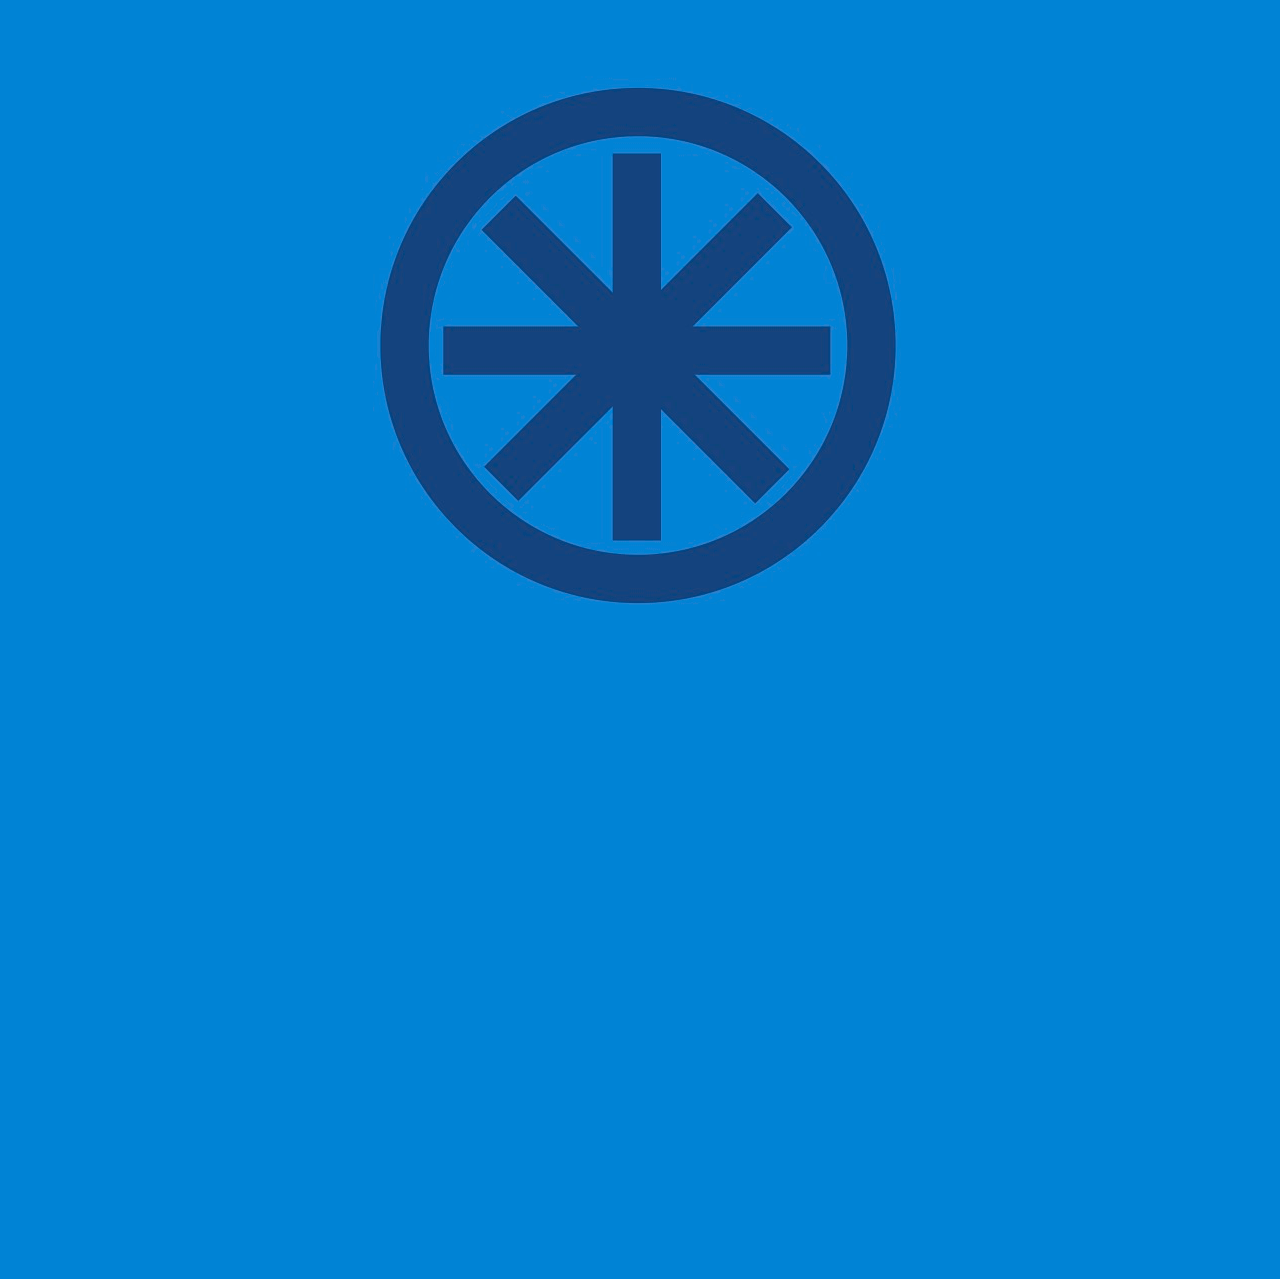
==== studio/real-time/index.html @ f486f95a "initial commit" ====
<!DOCTYPE html>
<title></title>
<body>
    <img id="wheel" src="photo/api_wheel.jpg">
<script>
    
    fetch("https://cors.io/?https://gbfs.citibikenyc.com/gbfs/en/station_status.json")
    .then(function(result){return result.json();})
    .then(function(json){ buildPage(json);})
    
    function buildPage(json) {
    var myStation = json.data.stations.filter(s => s.station_id == 3707).shift();
    console.log(myStation);
    console.log(myStation.num_bikes_available);
    
    if(myStation.num_bikes_available == 0)
    {document.getElementById("wheel").style.WebkitAnimation = "rotation 0s infinite linear";}

    if(myStation.num_bikes_available == 1)
    {document.getElementById("wheel").style.WebkitAnimation = "rotation 117s infinite linear";}

    if(myStation.num_bikes_available == 2)
    {document.getElementById("wheel").style.WebkitAnimation = "rotation 114s infinite linear";}

    if(myStation.num_bikes_available == 3)
    {document.getElementById("wheel").style.WebkitAnimation = "rotation 111s infinite linear";}

    if(myStation.num_bikes_available == 4)
    {document.getElementById("wheel").style.WebkitAnimation = "rotation 108s infinite linear";}

    if(myStation.num_bikes_available == 5)
    {document.getElementById("wheel").style.WebkitAnimation = "rotation 105s infinite linear";}

    if(myStation.num_bikes_available == 6)
    {document.getElementById("wheel").style.WebkitAnimation = "rotation 102s infinite linear";}

    if(myStation.num_bikes_available == 7)
    {document.getElementById("wheel").style.WebkitAnimation = "rotation 99s infinite linear";}

    if(myStation.num_bikes_available == 8)
    {document.getElementById("wheel").style.WebkitAnimation = "rotation 96s infinite linear";}

    if(myStation.num_bikes_available == 9)
    {document.getElementById("wheel").style.WebkitAnimation = "rotation 93s infinite linear";}

    if(myStation.num_bikes_available == 10)
    {document.getElementById("wheel").style.WebkitAnimation = "rotation 90s infinite linear";}

    if(myStation.num_bikes_available == 11)
    {document.getElementById("wheel").style.WebkitAnimation = "rotation 87s infinite linear";}

    if(myStation.num_bikes_available == 12)
    {document.getElementById("wheel").style.WebkitAnimation = "rotation 84s infinite linear";}

    if(myStation.num_bikes_available == 13)
    {document.getElementById("wheel").style.WebkitAnimation = "rotation 81s infinite linear";}

    if(myStation.num_bikes_available == 14)
    {document.getElementById("wheel").style.WebkitAnimation = "rotation 78s infinite linear";}

    if(myStation.num_bikes_available == 15)
    {document.getElementById("wheel").style.WebkitAnimation = "rotation 75s infinite linear";}

    if(myStation.num_bikes_available == 16)
    {document.getElementById("wheel").style.WebkitAnimation = "rotation 72s infinite linear";}

    if(myStation.num_bikes_available == 17)
    {document.getElementById("wheel").style.WebkitAnimation = "rotation 69s infinite linear";}

    if(myStation.num_bikes_available == 18)
    {document.getElementById("wheel").style.WebkitAnimation = "rotation 66s infinite linear";}

    if(myStation.num_bikes_available == 19)
    {document.getElementById("wheel").style.WebkitAnimation = "rotation 63s infinite linear";}

    if(myStation.num_bikes_available == 20)
    {document.getElementById("wheel").style.WebkitAnimation = "rotation 60s infinite linear";}

    if(myStation.num_bikes_available == 21)
    {document.getElementById("wheel").style.WebkitAnimation = "rotation 57s infinite linear";}

    if(myStation.num_bikes_available == 22)
    {document.getElementById("wheel").style.WebkitAnimation = "rotation 54s infinite linear";}

    if(myStation.num_bikes_available == 23)
    {document.getElementById("wheel").style.WebkitAnimation = "rotation 51s infinite linear";}

    if(myStation.num_bikes_available == 24)
    {document.getElementById("wheel").style.WebkitAnimation = "rotation 48s infinite linear";}

    if(myStation.num_bikes_available == 25)
    {document.getElementById("wheel").style.WebkitAnimation = "rotation 45s infinite linear";}

    if(myStation.num_bikes_available == 26)
    {document.getElementById("wheel").style.WebkitAnimation = "rotation 42s infinite linear";}

    if(myStation.num_bikes_available == 27)
    {document.getElementById("wheel").style.WebkitAnimation = "rotation 39s infinite linear";}

    if(myStation.num_bikes_available == 28)
    {document.getElementById("wheel").style.WebkitAnimation = "rotation 36s infinite linear";}

    if(myStation.num_bikes_available == 29)
    {document.getElementById("wheel").style.WebkitAnimation = "rotation 33s infinite linear";}

    if(myStation.num_bikes_available == 30)
    {document.getElementById("wheel").style.WebkitAnimation = "rotation 30s infinite linear";}

    if(myStation.num_bikes_available == 31)
    {document.getElementById("wheel").style.WebkitAnimation = "rotation 27s infinite linear";}

    if(myStation.num_bikes_available == 32)
    {document.getElementById("wheel").style.WebkitAnimation = "rotation 24s infinite linear";}

    if(myStation.num_bikes_available == 33)
    {document.getElementById("wheel").style.WebkitAnimation = "rotation 21s infinite linear";}

    if(myStation.num_bikes_available == 34)
    {document.getElementById("wheel").style.WebkitAnimation = "rotation 18s infinite linear";}

    if(myStation.num_bikes_available == 35)
    {document.getElementById("wheel").style.WebkitAnimation = "rotation 15s infinite linear";}

    if(myStation.num_bikes_available == 36)
    {document.getElementById("wheel").style.WebkitAnimation = "rotation 12s infinite linear";}

    if(myStation.num_bikes_available == 37)
    {document.getElementById("wheel").style.WebkitAnimation = "rotation 9s infinite linear";}

    if(myStation.num_bikes_available == 38)
    {document.getElementById("wheel").style.WebkitAnimation = "rotation 6s infinite linear";}

    if(myStation.num_bikes_available == 39)
    {document.getElementById("wheel").style.WebkitAnimation = "rotation 3s infinite linear";}}
    
    
</script>
<style>
    body {
		position: fixed;
		color: #fff;
		background: #0083D5;
        top: -300px;
        left: -195px;
        }
    #wheel {
		-webkit-animation: rotation 50s infinite linear;
        }
    @-webkit-keyframes rotation {
		from {
            -webkit-transform: rotate(0deg);
		      }
		to {
            -webkit-transform: rotate(359deg);
		  }
        } 
</style>
</body>
</html>
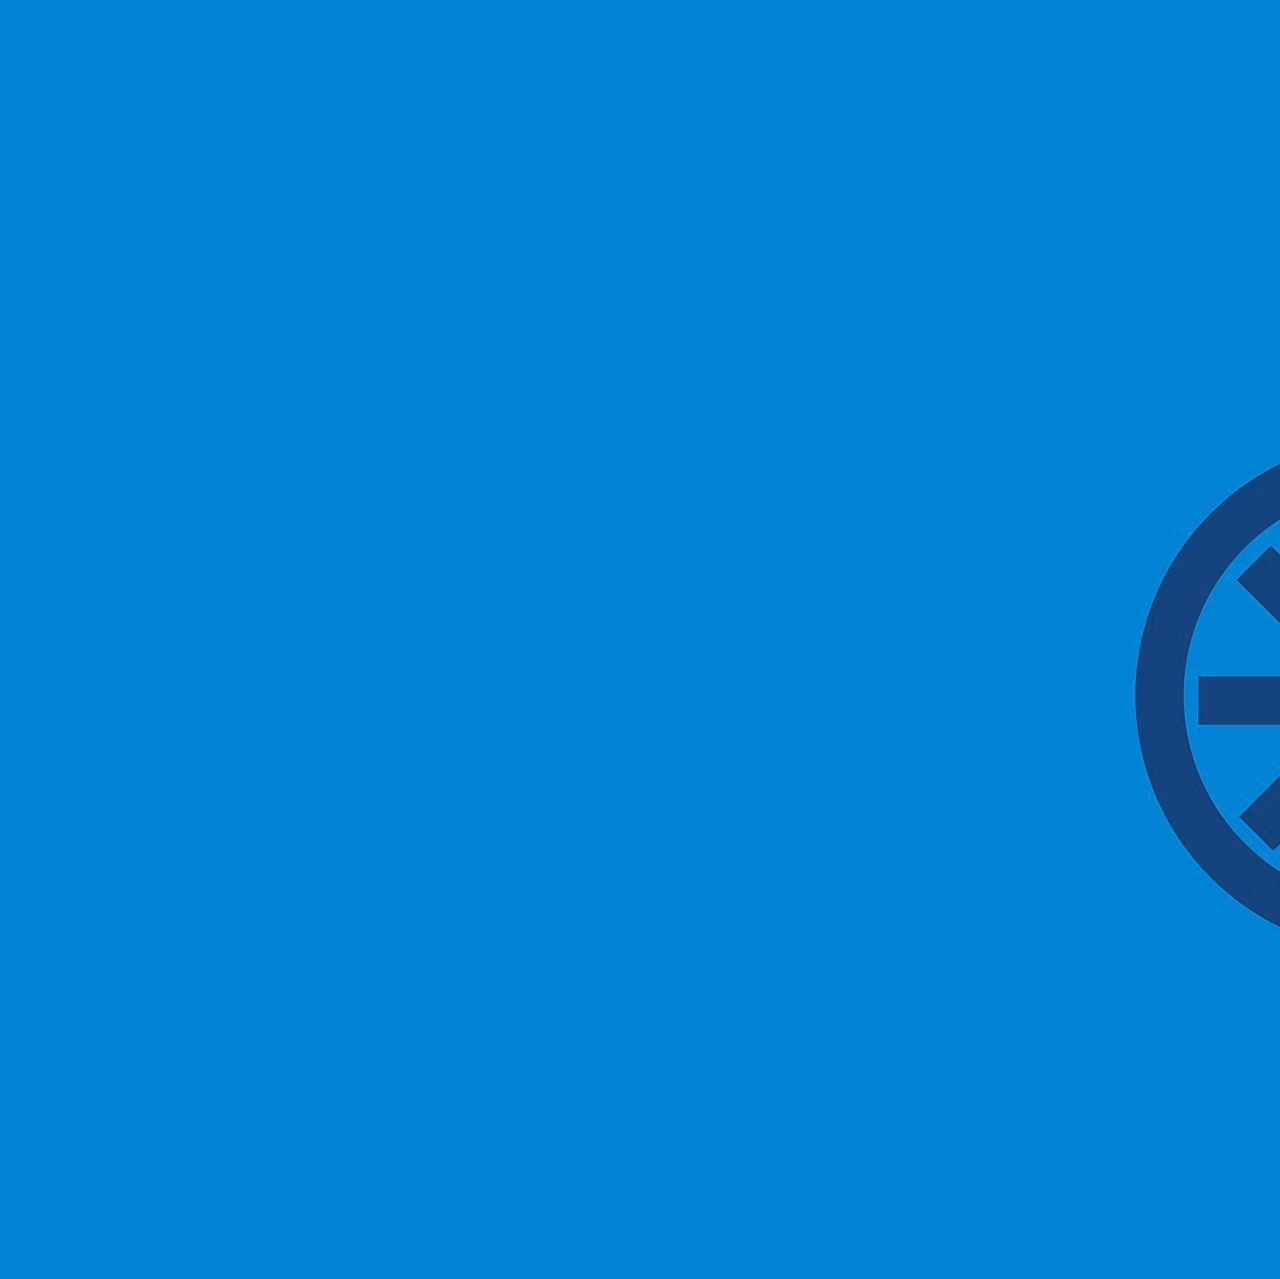
==== commit af0e5253: "initial commit" ====
--- a/studio/real-time/index.html
+++ b/studio/real-time/index.html
@@ -1,5 +1,7 @@
 <!DOCTYPE html>
-<title></title>
+<head>
+    <title>how many bikes?</title>
+</head>
 <body>
     <img id="wheel" src="photo/api_wheel.jpg">
 <script>
@@ -17,121 +19,121 @@
     {document.getElementById("wheel").style.WebkitAnimation = "rotation 0s infinite linear";}
 
     if(myStation.num_bikes_available == 1)
-    {document.getElementById("wheel").style.WebkitAnimation = "rotation 117s infinite linear";}
+    {document.getElementById("wheel").style.WebkitAnimation = "rotation 760s infinite linear";}
 
     if(myStation.num_bikes_available == 2)
-    {document.getElementById("wheel").style.WebkitAnimation = "rotation 114s infinite linear";}
+    {document.getElementById("wheel").style.WebkitAnimation = "rotation 740s infinite linear";}
 
     if(myStation.num_bikes_available == 3)
-    {document.getElementById("wheel").style.WebkitAnimation = "rotation 111s infinite linear";}
+    {document.getElementById("wheel").style.WebkitAnimation = "rotation 720s infinite linear";}
 
     if(myStation.num_bikes_available == 4)
-    {document.getElementById("wheel").style.WebkitAnimation = "rotation 108s infinite linear";}
+    {document.getElementById("wheel").style.WebkitAnimation = "rotation 700s infinite linear";}
 
     if(myStation.num_bikes_available == 5)
-    {document.getElementById("wheel").style.WebkitAnimation = "rotation 105s infinite linear";}
+    {document.getElementById("wheel").style.WebkitAnimation = "rotation 680s infinite linear";}
 
     if(myStation.num_bikes_available == 6)
-    {document.getElementById("wheel").style.WebkitAnimation = "rotation 102s infinite linear";}
+    {document.getElementById("wheel").style.WebkitAnimation = "rotation 660s infinite linear";}
 
     if(myStation.num_bikes_available == 7)
-    {document.getElementById("wheel").style.WebkitAnimation = "rotation 99s infinite linear";}
+    {document.getElementById("wheel").style.WebkitAnimation = "rotation 640s infinite linear";}
 
     if(myStation.num_bikes_available == 8)
-    {document.getElementById("wheel").style.WebkitAnimation = "rotation 96s infinite linear";}
+    {document.getElementById("wheel").style.WebkitAnimation = "rotation 620s infinite linear";}
 
     if(myStation.num_bikes_available == 9)
-    {document.getElementById("wheel").style.WebkitAnimation = "rotation 93s infinite linear";}
+    {document.getElementById("wheel").style.WebkitAnimation = "rotation 600s infinite linear";}
 
     if(myStation.num_bikes_available == 10)
-    {document.getElementById("wheel").style.WebkitAnimation = "rotation 90s infinite linear";}
+    {document.getElementById("wheel").style.WebkitAnimation = "rotation 580s infinite linear";}
 
     if(myStation.num_bikes_available == 11)
-    {document.getElementById("wheel").style.WebkitAnimation = "rotation 87s infinite linear";}
+    {document.getElementById("wheel").style.WebkitAnimation = "rotation 560s infinite linear";}
 
     if(myStation.num_bikes_available == 12)
-    {document.getElementById("wheel").style.WebkitAnimation = "rotation 84s infinite linear";}
+    {document.getElementById("wheel").style.WebkitAnimation = "rotation 540s infinite linear";}
 
     if(myStation.num_bikes_available == 13)
-    {document.getElementById("wheel").style.WebkitAnimation = "rotation 81s infinite linear";}
+    {document.getElementById("wheel").style.WebkitAnimation = "rotation 520s infinite linear";}
 
     if(myStation.num_bikes_available == 14)
-    {document.getElementById("wheel").style.WebkitAnimation = "rotation 78s infinite linear";}
+    {document.getElementById("wheel").style.WebkitAnimation = "rotation 500s infinite linear";}
 
     if(myStation.num_bikes_available == 15)
-    {document.getElementById("wheel").style.WebkitAnimation = "rotation 75s infinite linear";}
+    {document.getElementById("wheel").style.WebkitAnimation = "rotation 480s infinite linear";}
 
     if(myStation.num_bikes_available == 16)
-    {document.getElementById("wheel").style.WebkitAnimation = "rotation 72s infinite linear";}
+    {document.getElementById("wheel").style.WebkitAnimation = "rotation 460s infinite linear";}
 
     if(myStation.num_bikes_available == 17)
-    {document.getElementById("wheel").style.WebkitAnimation = "rotation 69s infinite linear";}
+    {document.getElementById("wheel").style.WebkitAnimation = "rotation 440s infinite linear";}
 
     if(myStation.num_bikes_available == 18)
-    {document.getElementById("wheel").style.WebkitAnimation = "rotation 66s infinite linear";}
+    {document.getElementById("wheel").style.WebkitAnimation = "rotation 420s infinite linear";}
 
     if(myStation.num_bikes_available == 19)
-    {document.getElementById("wheel").style.WebkitAnimation = "rotation 63s infinite linear";}
+    {document.getElementById("wheel").style.WebkitAnimation = "rotation 400s infinite linear";}
 
     if(myStation.num_bikes_available == 20)
+    {document.getElementById("wheel").style.WebkitAnimation = "rotation 380s infinite linear";}
+
+    if(myStation.num_bikes_available == 21)
+    {document.getElementById("wheel").style.WebkitAnimation = "rotation 360s infinite linear";}
+
+    if(myStation.num_bikes_available == 22)
+    {document.getElementById("wheel").style.WebkitAnimation = "rotation 340s infinite linear";}
+
+    if(myStation.num_bikes_available == 23)
+    {document.getElementById("wheel").style.WebkitAnimation = "rotation 320s infinite linear";}
+
+    if(myStation.num_bikes_available == 24)
+    {document.getElementById("wheel").style.WebkitAnimation = "rotation 300s infinite linear";}
+
+    if(myStation.num_bikes_available == 25)
+    {document.getElementById("wheel").style.WebkitAnimation = "rotation 280s infinite linear";}
+
+    if(myStation.num_bikes_available == 26)
+    {document.getElementById("wheel").style.WebkitAnimation = "rotation 260s infinite linear";}
+
+    if(myStation.num_bikes_available == 27)
+    {document.getElementById("wheel").style.WebkitAnimation = "rotation 240s infinite linear";}
+
+    if(myStation.num_bikes_available == 28)
+    {document.getElementById("wheel").style.WebkitAnimation = "rotation 220s infinite linear";}
+
+    if(myStation.num_bikes_available == 29)
+    {document.getElementById("wheel").style.WebkitAnimation = "rotation 200s infinite linear";}
+
+    if(myStation.num_bikes_available == 30)
+    {document.getElementById("wheel").style.WebkitAnimation = "rotation 180s infinite linear";}
+
+    if(myStation.num_bikes_available == 31)
+    {document.getElementById("wheel").style.WebkitAnimation = "rotation 160s infinite linear";}
+
+    if(myStation.num_bikes_available == 32)
+    {document.getElementById("wheel").style.WebkitAnimation = "rotation 140s infinite linear";}
+
+    if(myStation.num_bikes_available == 33)
+    {document.getElementById("wheel").style.WebkitAnimation = "rotation 120s infinite linear";}
+
+    if(myStation.num_bikes_available == 34)
+    {document.getElementById("wheel").style.WebkitAnimation = "rotation 100s infinite linear";}
+
+    if(myStation.num_bikes_available == 35)
+    {document.getElementById("wheel").style.WebkitAnimation = "rotation 80s infinite linear";}
+
+    if(myStation.num_bikes_available == 36)
     {document.getElementById("wheel").style.WebkitAnimation = "rotation 60s infinite linear";}
 
-    if(myStation.num_bikes_available == 21)
-    {document.getElementById("wheel").style.WebkitAnimation = "rotation 57s infinite linear";}
-
-    if(myStation.num_bikes_available == 22)
-    {document.getElementById("wheel").style.WebkitAnimation = "rotation 54s infinite linear";}
-
-    if(myStation.num_bikes_available == 23)
-    {document.getElementById("wheel").style.WebkitAnimation = "rotation 51s infinite linear";}
-
-    if(myStation.num_bikes_available == 24)
-    {document.getElementById("wheel").style.WebkitAnimation = "rotation 48s infinite linear";}
-
-    if(myStation.num_bikes_available == 25)
-    {document.getElementById("wheel").style.WebkitAnimation = "rotation 45s infinite linear";}
-
-    if(myStation.num_bikes_available == 26)
-    {document.getElementById("wheel").style.WebkitAnimation = "rotation 42s infinite linear";}
-
-    if(myStation.num_bikes_available == 27)
-    {document.getElementById("wheel").style.WebkitAnimation = "rotation 39s infinite linear";}
-
-    if(myStation.num_bikes_available == 28)
-    {document.getElementById("wheel").style.WebkitAnimation = "rotation 36s infinite linear";}
-
-    if(myStation.num_bikes_available == 29)
-    {document.getElementById("wheel").style.WebkitAnimation = "rotation 33s infinite linear";}
-
-    if(myStation.num_bikes_available == 30)
-    {document.getElementById("wheel").style.WebkitAnimation = "rotation 30s infinite linear";}
-
-    if(myStation.num_bikes_available == 31)
-    {document.getElementById("wheel").style.WebkitAnimation = "rotation 27s infinite linear";}
-
-    if(myStation.num_bikes_available == 32)
-    {document.getElementById("wheel").style.WebkitAnimation = "rotation 24s infinite linear";}
-
-    if(myStation.num_bikes_available == 33)
-    {document.getElementById("wheel").style.WebkitAnimation = "rotation 21s infinite linear";}
-
-    if(myStation.num_bikes_available == 34)
-    {document.getElementById("wheel").style.WebkitAnimation = "rotation 18s infinite linear";}
-
-    if(myStation.num_bikes_available == 35)
-    {document.getElementById("wheel").style.WebkitAnimation = "rotation 15s infinite linear";}
-
-    if(myStation.num_bikes_available == 36)
-    {document.getElementById("wheel").style.WebkitAnimation = "rotation 12s infinite linear";}
-
     if(myStation.num_bikes_available == 37)
-    {document.getElementById("wheel").style.WebkitAnimation = "rotation 9s infinite linear";}
+    {document.getElementById("wheel").style.WebkitAnimation = "rotation 40s infinite linear";}
 
     if(myStation.num_bikes_available == 38)
-    {document.getElementById("wheel").style.WebkitAnimation = "rotation 6s infinite linear";}
+    {document.getElementById("wheel").style.WebkitAnimation = "rotation 20s infinite linear";}
 
     if(myStation.num_bikes_available == 39)
-    {document.getElementById("wheel").style.WebkitAnimation = "rotation 3s infinite linear";}}
+    {document.getElementById("wheel").style.WebkitAnimation = "rotation 1s infinite linear";}}
     
     
 </script>
@@ -140,11 +142,12 @@
 		position: fixed;
 		color: #fff;
 		background: #0083D5;
-        top: -300px;
-        left: -195px;
+        top: 50px;
+        left: 560px;
+        
         }
     #wheel {
-		-webkit-animation: rotation 50s infinite linear;
+		-webkit-animation: rotation infinite linear;
         }
     @-webkit-keyframes rotation {
 		from {
